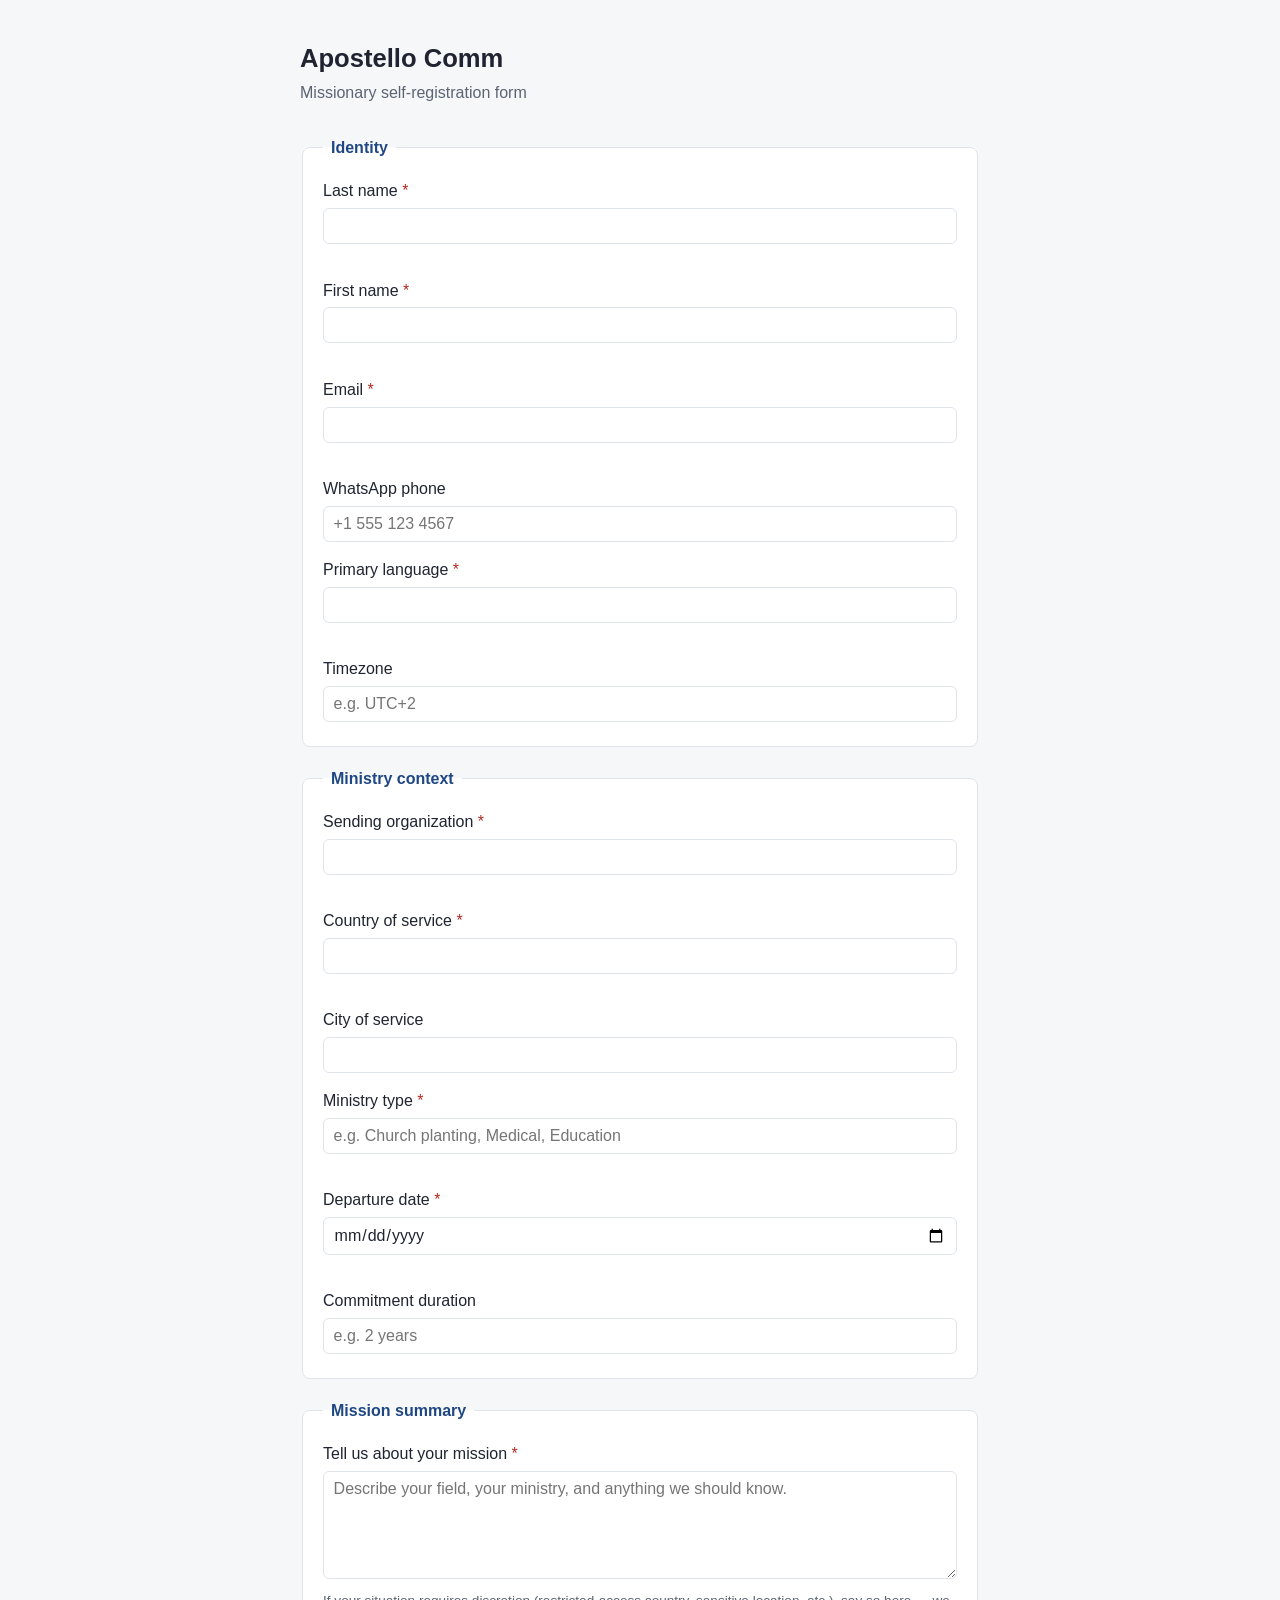
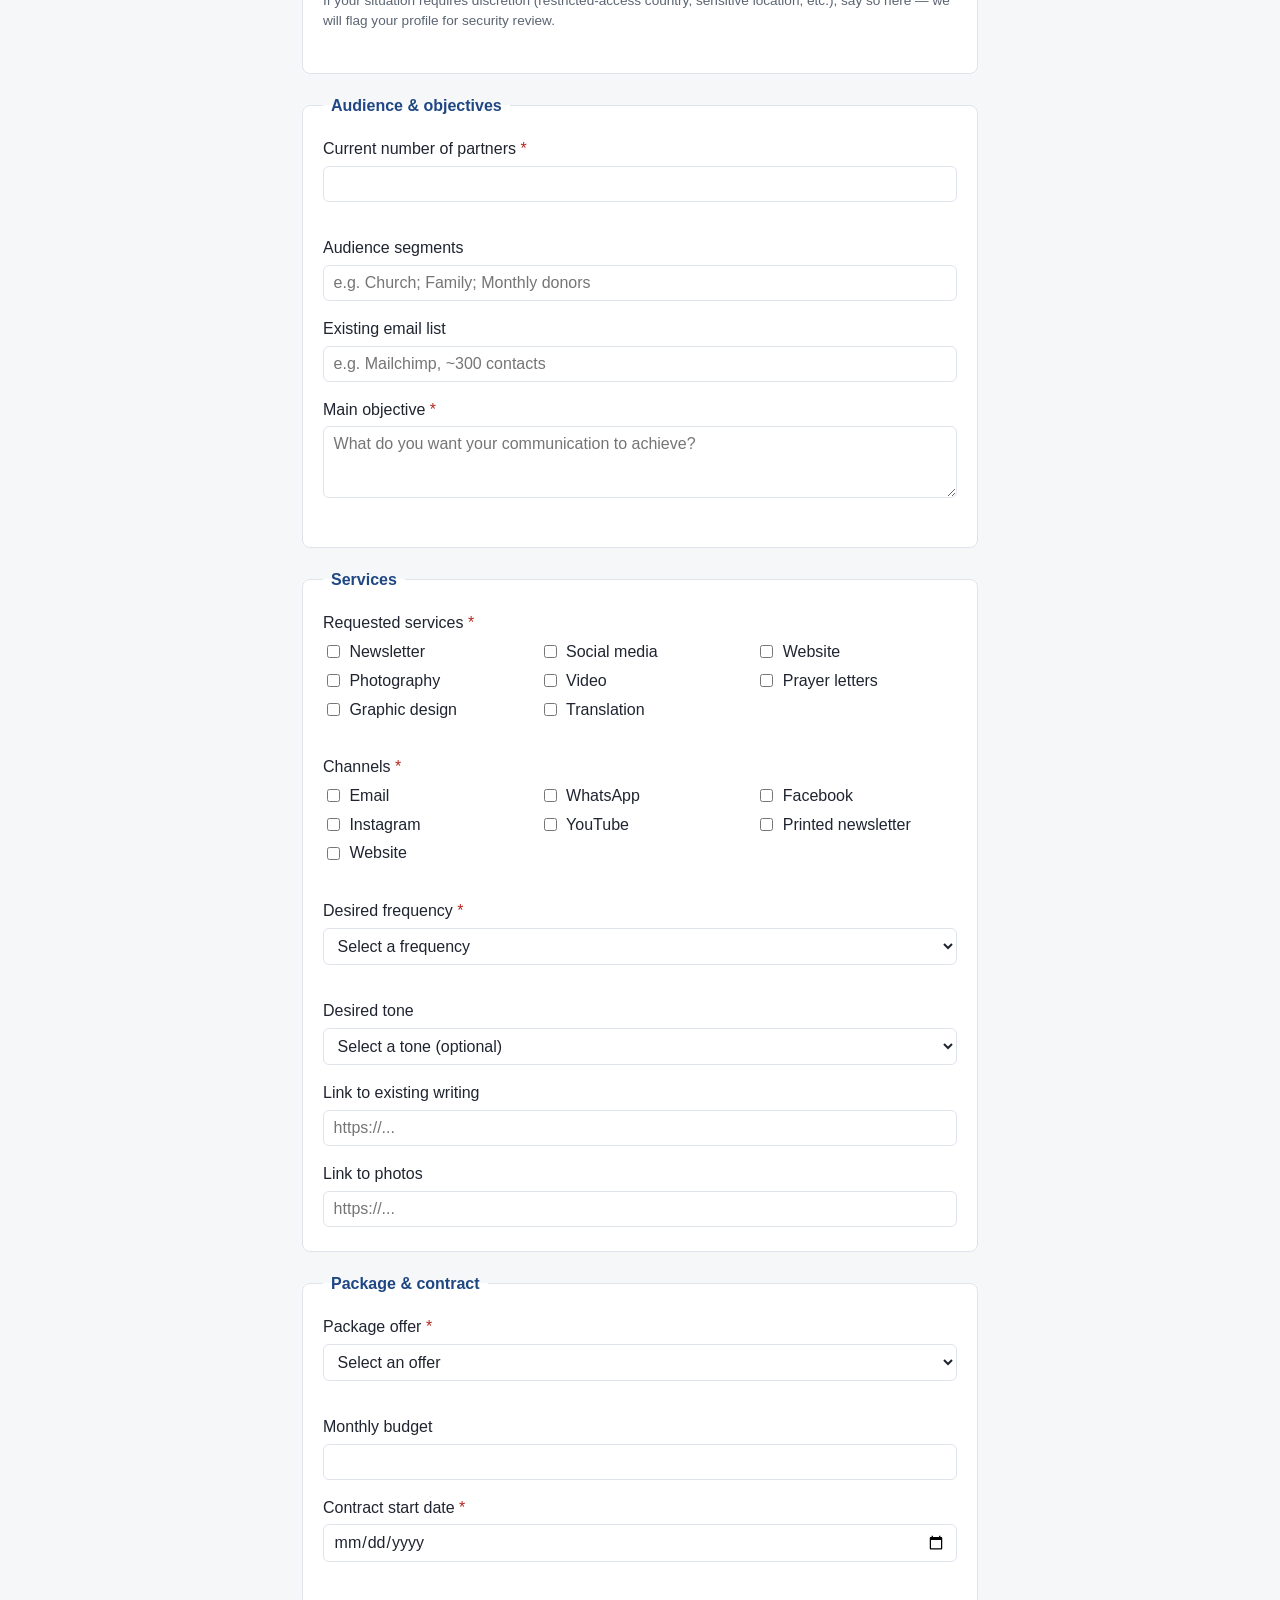
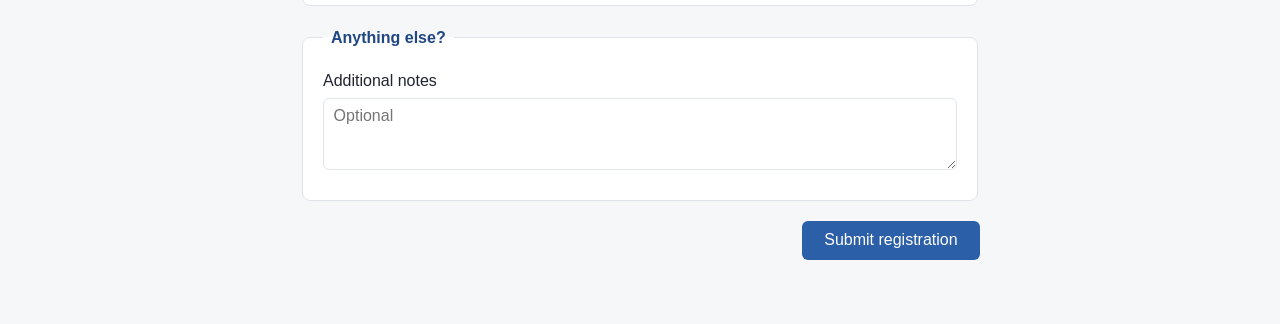
==== index.html @ e7fd2c4b "Add missionary self-registration form with TSV export" ====
<!DOCTYPE html>
<html lang="en">
<head>
<meta charset="UTF-8">
<meta name="viewport" content="width=device-width, initial-scale=1.0">
<title>Apostello Comm — Missionary Self-Registration</title>
<link rel="stylesheet" href="style.css">
</head>
<body>
<div class="page">
  <header class="page-header">
    <h1>Apostello Comm</h1>
    <p class="subtitle">Missionary self-registration form</p>
  </header>

  <form id="registration-form" novalidate>

    <fieldset>
      <legend>Identity</legend>

      <div class="field">
        <label for="LastName">Last name <span class="req">*</span></label>
        <input type="text" id="LastName" name="LastName" required>
        <p class="error" data-error-for="LastName"></p>
      </div>

      <div class="field">
        <label for="FirstName">First name <span class="req">*</span></label>
        <input type="text" id="FirstName" name="FirstName" required>
        <p class="error" data-error-for="FirstName"></p>
      </div>

      <div class="field">
        <label for="Email">Email <span class="req">*</span></label>
        <input type="email" id="Email" name="Email" required>
        <p class="error" data-error-for="Email"></p>
      </div>

      <div class="field">
        <label for="WhatsAppPhone">WhatsApp phone</label>
        <input type="tel" id="WhatsAppPhone" name="WhatsAppPhone" placeholder="+1 555 123 4567">
      </div>

      <div class="field">
        <label for="PrimaryLanguage">Primary language <span class="req">*</span></label>
        <input type="text" id="PrimaryLanguage" name="PrimaryLanguage" required>
        <p class="error" data-error-for="PrimaryLanguage"></p>
      </div>

      <div class="field">
        <label for="Timezone">Timezone</label>
        <input type="text" id="Timezone" name="Timezone" placeholder="e.g. UTC+2">
      </div>
    </fieldset>

    <fieldset>
      <legend>Ministry context</legend>

      <div class="field">
        <label for="SendingOrganization">Sending organization <span class="req">*</span></label>
        <input type="text" id="SendingOrganization" name="SendingOrganization" required>
        <p class="error" data-error-for="SendingOrganization"></p>
      </div>

      <div class="field">
        <label for="CountryOfService">Country of service <span class="req">*</span></label>
        <input type="text" id="CountryOfService" name="CountryOfService" required>
        <p class="error" data-error-for="CountryOfService"></p>
      </div>

      <div class="field">
        <label for="CityOfService">City of service</label>
        <input type="text" id="CityOfService" name="CityOfService">
      </div>

      <div class="field">
        <label for="MinistryType">Ministry type <span class="req">*</span></label>
        <input type="text" id="MinistryType" name="MinistryType" required placeholder="e.g. Church planting, Medical, Education">
        <p class="error" data-error-for="MinistryType"></p>
      </div>

      <div class="field">
        <label for="DepartureDate">Departure date <span class="req">*</span></label>
        <input type="date" id="DepartureDate" name="DepartureDate" required>
        <p class="error" data-error-for="DepartureDate"></p>
      </div>

      <div class="field">
        <label for="CommitmentDuration">Commitment duration</label>
        <input type="text" id="CommitmentDuration" name="CommitmentDuration" placeholder="e.g. 2 years">
      </div>
    </fieldset>

    <fieldset>
      <legend>Mission summary</legend>

      <div class="field">
        <label for="MissionSummary">Tell us about your mission <span class="req">*</span></label>
        <textarea id="MissionSummary" name="MissionSummary" rows="5" required
          placeholder="Describe your field, your ministry, and anything we should know."></textarea>
        <p class="hint">If your situation requires discretion (restricted-access country, sensitive location, etc.), say so here — we will flag your profile for security review.</p>
        <p class="error" data-error-for="MissionSummary"></p>
      </div>
    </fieldset>

    <fieldset>
      <legend>Audience &amp; objectives</legend>

      <div class="field">
        <label for="CurrentPartnersCount">Current number of partners <span class="req">*</span></label>
        <input type="number" id="CurrentPartnersCount" name="CurrentPartnersCount" min="0" step="1" required>
        <p class="error" data-error-for="CurrentPartnersCount"></p>
      </div>

      <div class="field">
        <label for="AudienceSegments">Audience segments</label>
        <input type="text" id="AudienceSegments" name="AudienceSegments" placeholder="e.g. Church; Family; Monthly donors">
      </div>

      <div class="field">
        <label for="ExistingEmailList">Existing email list</label>
        <input type="text" id="ExistingEmailList" name="ExistingEmailList" placeholder="e.g. Mailchimp, ~300 contacts">
      </div>

      <div class="field">
        <label for="MainObjective">Main objective <span class="req">*</span></label>
        <textarea id="MainObjective" name="MainObjective" rows="3" required
          placeholder="What do you want your communication to achieve?"></textarea>
        <p class="error" data-error-for="MainObjective"></p>
      </div>
    </fieldset>

    <fieldset>
      <legend>Services</legend>

      <div class="field">
        <span class="group-label">Requested services <span class="req">*</span></span>
        <div class="checkbox-grid" data-group="RequestedServices">
          <label><input type="checkbox" name="RequestedServices" value="Newsletter"> Newsletter</label>
          <label><input type="checkbox" name="RequestedServices" value="Social media"> Social media</label>
          <label><input type="checkbox" name="RequestedServices" value="Website"> Website</label>
          <label><input type="checkbox" name="RequestedServices" value="Photography"> Photography</label>
          <label><input type="checkbox" name="RequestedServices" value="Video"> Video</label>
          <label><input type="checkbox" name="RequestedServices" value="Prayer letters"> Prayer letters</label>
          <label><input type="checkbox" name="RequestedServices" value="Graphic design"> Graphic design</label>
          <label><input type="checkbox" name="RequestedServices" value="Translation"> Translation</label>
        </div>
        <p class="error" data-error-for="RequestedServices"></p>
      </div>

      <div class="field">
        <span class="group-label">Channels <span class="req">*</span></span>
        <div class="checkbox-grid" data-group="Channels">
          <label><input type="checkbox" name="Channels" value="Email"> Email</label>
          <label><input type="checkbox" name="Channels" value="WhatsApp"> WhatsApp</label>
          <label><input type="checkbox" name="Channels" value="Facebook"> Facebook</label>
          <label><input type="checkbox" name="Channels" value="Instagram"> Instagram</label>
          <label><input type="checkbox" name="Channels" value="YouTube"> YouTube</label>
          <label><input type="checkbox" name="Channels" value="Printed newsletter"> Printed newsletter</label>
          <label><input type="checkbox" name="Channels" value="Website"> Website</label>
        </div>
        <p class="error" data-error-for="Channels"></p>
      </div>

      <div class="field">
        <label for="DesiredFrequency">Desired frequency <span class="req">*</span></label>
        <select id="DesiredFrequency" name="DesiredFrequency" required>
          <option value="" disabled selected>Select a frequency</option>
          <option value="Weekly">Weekly</option>
          <option value="Biweekly">Biweekly</option>
          <option value="Monthly">Monthly</option>
          <option value="Quarterly">Quarterly</option>
        </select>
        <p class="error" data-error-for="DesiredFrequency"></p>
      </div>

      <div class="field">
        <label for="DesiredTone">Desired tone</label>
        <select id="DesiredTone" name="DesiredTone">
          <option value="" selected>Select a tone (optional)</option>
          <option value="Warm / personal">Warm / personal</option>
          <option value="Formal">Formal</option>
          <option value="Inspirational">Inspirational</option>
          <option value="Informative">Informative</option>
          <option value="Storytelling">Storytelling</option>
        </select>
      </div>

      <div class="field">
        <label for="ExistingWritingLink">Link to existing writing</label>
        <input type="url" id="ExistingWritingLink" name="ExistingWritingLink" placeholder="https://...">
      </div>

      <div class="field">
        <label for="PhotosLink">Link to photos</label>
        <input type="url" id="PhotosLink" name="PhotosLink" placeholder="https://...">
      </div>
    </fieldset>

    <fieldset>
      <legend>Package &amp; contract</legend>

      <div class="field">
        <label for="PackageOffer">Package offer <span class="req">*</span></label>
        <select id="PackageOffer" name="PackageOffer" required>
          <option value="" disabled selected>Select an offer</option>
          <option value="Starter">Starter</option>
          <option value="Essential">Essential</option>
          <option value="Premium">Premium</option>
          <option value="Custom">Custom</option>
        </select>
        <p class="error" data-error-for="PackageOffer"></p>
      </div>

      <div class="field">
        <label for="MonthlyBudget">Monthly budget</label>
        <input type="number" id="MonthlyBudget" name="MonthlyBudget" min="0" step="0.01">
      </div>

      <div class="field">
        <label for="ContractStartDate">Contract start date <span class="req">*</span></label>
        <input type="date" id="ContractStartDate" name="ContractStartDate" required>
        <p class="error" data-error-for="ContractStartDate"></p>
      </div>
    </fieldset>

    <fieldset>
      <legend>Anything else?</legend>
      <div class="field">
        <label for="Notes">Additional notes</label>
        <textarea id="Notes" name="Notes" rows="3" placeholder="Optional"></textarea>
      </div>
    </fieldset>

    <div class="form-actions">
      <button type="submit">Submit registration</button>
    </div>
  </form>

  <section id="result" class="result" hidden>
    <h2>Registration captured</h2>

    <div id="security-banner" class="security-banner" hidden>
      This profile requires human security validation before any content can be published.
    </div>

    <p id="completion-line" class="completion-line"></p>

    <div class="field">
      <label for="tsv-output">TSV row — ready to paste into the spreadsheet (36 columns)</label>
      <textarea id="tsv-output" readonly rows="4"></textarea>
      <button type="button" id="copy-btn">Copy to clipboard</button>
      <span id="copy-status" class="copy-status" aria-live="polite"></span>
    </div>
  </section>
</div>

<script src="app.js"></script>
</body>
</html>
---- style.css ----
:root {
  --ink: #1f2430;
  --muted: #5b6472;
  --line: #dfe3ea;
  --bg: #f6f7f9;
  --card: #ffffff;
  --accent: #2b5fa8;
  --accent-dark: #1f4784;
  --danger: #b3261e;
  --danger-bg: #fdecea;
  --radius: 8px;
}

* { box-sizing: border-box; }

body {
  margin: 0;
  font-family: -apple-system, BlinkMacSystemFont, "Segoe UI", Roboto, Helvetica, Arial, sans-serif;
  background: var(--bg);
  color: var(--ink);
  line-height: 1.45;
}

.page {
  max-width: 720px;
  margin: 0 auto;
  padding: 2.5rem 1.25rem 4rem;
}

.page-header {
  margin-bottom: 2rem;
}

.page-header h1 {
  margin: 0 0 0.25rem;
  font-size: 1.6rem;
}

.subtitle {
  margin: 0;
  color: var(--muted);
}

fieldset {
  border: 1px solid var(--line);
  border-radius: var(--radius);
  background: var(--card);
  padding: 1.25rem 1.25rem 0.5rem;
  margin-bottom: 1.25rem;
}

legend {
  padding: 0 0.5rem;
  font-weight: 600;
  color: var(--accent-dark);
}

.field {
  margin-bottom: 1rem;
}

label, .group-label {
  display: block;
  font-weight: 500;
  margin-bottom: 0.35rem;
}

.req {
  color: var(--danger);
}

input[type="text"],
input[type="email"],
input[type="tel"],
input[type="url"],
input[type="number"],
input[type="date"],
select,
textarea {
  width: 100%;
  padding: 0.5rem 0.6rem;
  border: 1px solid var(--line);
  border-radius: 6px;
  font-size: 1rem;
  font-family: inherit;
  background: #fff;
  color: var(--ink);
}

textarea {
  resize: vertical;
}

input:focus, select:focus, textarea:focus {
  outline: 2px solid var(--accent);
  outline-offset: 1px;
}

.hint {
  margin: 0.35rem 0 0;
  font-size: 0.85rem;
  color: var(--muted);
}

.checkbox-grid {
  display: grid;
  grid-template-columns: repeat(auto-fill, minmax(160px, 1fr));
  gap: 0.35rem 1rem;
}

.checkbox-grid label {
  display: flex;
  align-items: center;
  gap: 0.4rem;
  font-weight: 400;
  margin-bottom: 0;
}

.checkbox-grid input {
  width: auto;
}

.error {
  margin: 0.3rem 0 0;
  font-size: 0.85rem;
  color: var(--danger);
  min-height: 1em;
}

.field.has-error input,
.field.has-error select,
.field.has-error textarea {
  border-color: var(--danger);
}

.form-actions {
  display: flex;
  justify-content: flex-end;
}

button {
  font-family: inherit;
  font-size: 1rem;
  border: none;
  border-radius: 6px;
  padding: 0.65rem 1.4rem;
  background: var(--accent);
  color: #fff;
  cursor: pointer;
}

button:hover {
  background: var(--accent-dark);
}

#copy-btn {
  margin-top: 0.5rem;
  padding: 0.4rem 0.9rem;
  font-size: 0.9rem;
}

.copy-status {
  margin-left: 0.6rem;
  font-size: 0.85rem;
  color: var(--muted);
}

.result {
  border: 1px solid var(--line);
  border-radius: var(--radius);
  background: var(--card);
  padding: 1.25rem;
  margin-top: 1.5rem;
}

.result h2 {
  margin-top: 0;
}

.security-banner {
  background: var(--danger-bg);
  color: var(--danger);
  border: 1px solid var(--danger);
  border-radius: 6px;
  padding: 0.75rem 1rem;
  font-weight: 600;
  margin-bottom: 1rem;
}

.completion-line {
  font-weight: 500;
  margin-bottom: 1rem;
}

#tsv-output {
  font-family: ui-monospace, SFMono-Regular, Menlo, Consolas, monospace;
  font-size: 0.85rem;
  white-space: pre;
  overflow-x: auto;
}
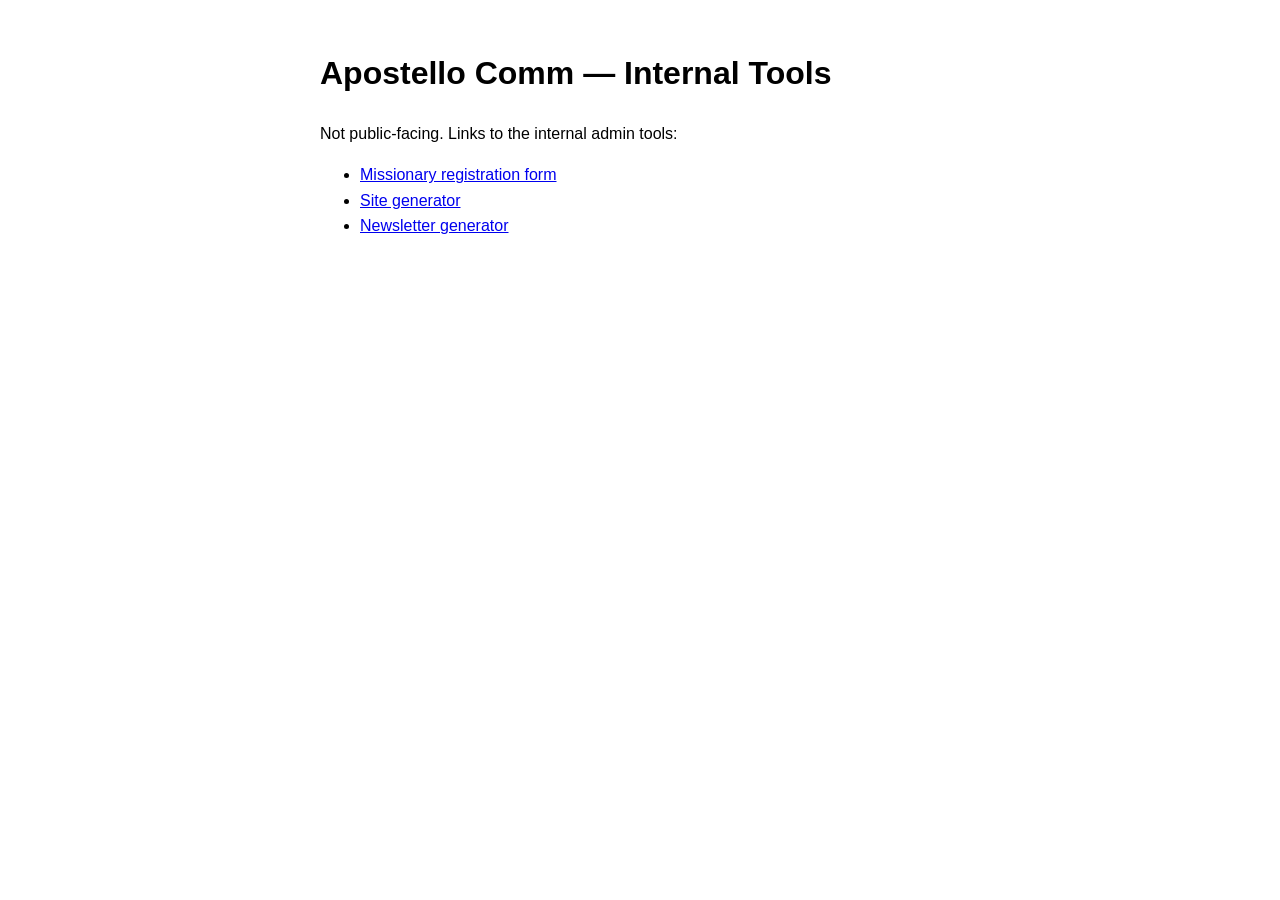
==== commit 1c853437: "Reorganize for GitHub Pages: admin/ tools, root landing page, sites/ output folder" ====
--- a/index.html
+++ b/index.html
@@ -3,258 +3,15 @@
 <head>
 <meta charset="UTF-8">
 <meta name="viewport" content="width=device-width, initial-scale=1.0">
-<title>Apostello Comm — Missionary Self-Registration</title>
-<link rel="stylesheet" href="style.css">
+<title>Apostello Comm — Internal Tools</title>
 </head>
-<body>
-<div class="page">
-  <header class="page-header">
-    <h1>Apostello Comm</h1>
-    <p class="subtitle">Missionary self-registration form</p>
-  </header>
-
-  <form id="registration-form" novalidate>
-
-    <fieldset>
-      <legend>Identity</legend>
-
-      <div class="field">
-        <label for="LastName">Last name <span class="req">*</span></label>
-        <input type="text" id="LastName" name="LastName" required>
-        <p class="error" data-error-for="LastName"></p>
-      </div>
-
-      <div class="field">
-        <label for="FirstName">First name <span class="req">*</span></label>
-        <input type="text" id="FirstName" name="FirstName" required>
-        <p class="error" data-error-for="FirstName"></p>
-      </div>
-
-      <div class="field">
-        <label for="Email">Email <span class="req">*</span></label>
-        <input type="email" id="Email" name="Email" required>
-        <p class="error" data-error-for="Email"></p>
-      </div>
-
-      <div class="field">
-        <label for="WhatsAppPhone">WhatsApp phone</label>
-        <input type="tel" id="WhatsAppPhone" name="WhatsAppPhone" placeholder="+1 555 123 4567">
-      </div>
-
-      <div class="field">
-        <label for="PrimaryLanguage">Primary language <span class="req">*</span></label>
-        <input type="text" id="PrimaryLanguage" name="PrimaryLanguage" required>
-        <p class="error" data-error-for="PrimaryLanguage"></p>
-      </div>
-
-      <div class="field">
-        <label for="Timezone">Timezone</label>
-        <input type="text" id="Timezone" name="Timezone" placeholder="e.g. UTC+2">
-      </div>
-    </fieldset>
-
-    <fieldset>
-      <legend>Ministry context</legend>
-
-      <div class="field">
-        <label for="SendingOrganization">Sending organization <span class="req">*</span></label>
-        <input type="text" id="SendingOrganization" name="SendingOrganization" required>
-        <p class="error" data-error-for="SendingOrganization"></p>
-      </div>
-
-      <div class="field">
-        <label for="CountryOfService">Country of service <span class="req">*</span></label>
-        <input type="text" id="CountryOfService" name="CountryOfService" required>
-        <p class="error" data-error-for="CountryOfService"></p>
-      </div>
-
-      <div class="field">
-        <label for="CityOfService">City of service</label>
-        <input type="text" id="CityOfService" name="CityOfService">
-      </div>
-
-      <div class="field">
-        <label for="MinistryType">Ministry type <span class="req">*</span></label>
-        <input type="text" id="MinistryType" name="MinistryType" required placeholder="e.g. Church planting, Medical, Education">
-        <p class="error" data-error-for="MinistryType"></p>
-      </div>
-
-      <div class="field">
-        <label for="DepartureDate">Departure date <span class="req">*</span></label>
-        <input type="date" id="DepartureDate" name="DepartureDate" required>
-        <p class="error" data-error-for="DepartureDate"></p>
-      </div>
-
-      <div class="field">
-        <label for="CommitmentDuration">Commitment duration</label>
-        <input type="text" id="CommitmentDuration" name="CommitmentDuration" placeholder="e.g. 2 years">
-      </div>
-    </fieldset>
-
-    <fieldset>
-      <legend>Mission summary</legend>
-
-      <div class="field">
-        <label for="MissionSummary">Tell us about your mission <span class="req">*</span></label>
-        <textarea id="MissionSummary" name="MissionSummary" rows="5" required
-          placeholder="Describe your field, your ministry, and anything we should know."></textarea>
-        <p class="hint">If your situation requires discretion (restricted-access country, sensitive location, etc.), say so here — we will flag your profile for security review.</p>
-        <p class="error" data-error-for="MissionSummary"></p>
-      </div>
-    </fieldset>
-
-    <fieldset>
-      <legend>Audience &amp; objectives</legend>
-
-      <div class="field">
-        <label for="CurrentPartnersCount">Current number of partners <span class="req">*</span></label>
-        <input type="number" id="CurrentPartnersCount" name="CurrentPartnersCount" min="0" step="1" required>
-        <p class="error" data-error-for="CurrentPartnersCount"></p>
-      </div>
-
-      <div class="field">
-        <label for="AudienceSegments">Audience segments</label>
-        <input type="text" id="AudienceSegments" name="AudienceSegments" placeholder="e.g. Church; Family; Monthly donors">
-      </div>
-
-      <div class="field">
-        <label for="ExistingEmailList">Existing email list</label>
-        <input type="text" id="ExistingEmailList" name="ExistingEmailList" placeholder="e.g. Mailchimp, ~300 contacts">
-      </div>
-
-      <div class="field">
-        <label for="MainObjective">Main objective <span class="req">*</span></label>
-        <textarea id="MainObjective" name="MainObjective" rows="3" required
-          placeholder="What do you want your communication to achieve?"></textarea>
-        <p class="error" data-error-for="MainObjective"></p>
-      </div>
-    </fieldset>
-
-    <fieldset>
-      <legend>Services</legend>
-
-      <div class="field">
-        <span class="group-label">Requested services <span class="req">*</span></span>
-        <div class="checkbox-grid" data-group="RequestedServices">
-          <label><input type="checkbox" name="RequestedServices" value="Newsletter"> Newsletter</label>
-          <label><input type="checkbox" name="RequestedServices" value="Social media"> Social media</label>
-          <label><input type="checkbox" name="RequestedServices" value="Website"> Website</label>
-          <label><input type="checkbox" name="RequestedServices" value="Photography"> Photography</label>
-          <label><input type="checkbox" name="RequestedServices" value="Video"> Video</label>
-          <label><input type="checkbox" name="RequestedServices" value="Prayer letters"> Prayer letters</label>
-          <label><input type="checkbox" name="RequestedServices" value="Graphic design"> Graphic design</label>
-          <label><input type="checkbox" name="RequestedServices" value="Translation"> Translation</label>
-        </div>
-        <p class="error" data-error-for="RequestedServices"></p>
-      </div>
-
-      <div class="field">
-        <span class="group-label">Channels <span class="req">*</span></span>
-        <div class="checkbox-grid" data-group="Channels">
-          <label><input type="checkbox" name="Channels" value="Email"> Email</label>
-          <label><input type="checkbox" name="Channels" value="WhatsApp"> WhatsApp</label>
-          <label><input type="checkbox" name="Channels" value="Facebook"> Facebook</label>
-          <label><input type="checkbox" name="Channels" value="Instagram"> Instagram</label>
-          <label><input type="checkbox" name="Channels" value="YouTube"> YouTube</label>
-          <label><input type="checkbox" name="Channels" value="Printed newsletter"> Printed newsletter</label>
-          <label><input type="checkbox" name="Channels" value="Website"> Website</label>
-        </div>
-        <p class="error" data-error-for="Channels"></p>
-      </div>
-
-      <div class="field">
-        <label for="DesiredFrequency">Desired frequency <span class="req">*</span></label>
-        <select id="DesiredFrequency" name="DesiredFrequency" required>
-          <option value="" disabled selected>Select a frequency</option>
-          <option value="Weekly">Weekly</option>
-          <option value="Biweekly">Biweekly</option>
-          <option value="Monthly">Monthly</option>
-          <option value="Quarterly">Quarterly</option>
-        </select>
-        <p class="error" data-error-for="DesiredFrequency"></p>
-      </div>
-
-      <div class="field">
-        <label for="DesiredTone">Desired tone</label>
-        <select id="DesiredTone" name="DesiredTone">
-          <option value="" selected>Select a tone (optional)</option>
-          <option value="Warm / personal">Warm / personal</option>
-          <option value="Formal">Formal</option>
-          <option value="Inspirational">Inspirational</option>
-          <option value="Informative">Informative</option>
-          <option value="Storytelling">Storytelling</option>
-        </select>
-      </div>
-
-      <div class="field">
-        <label for="ExistingWritingLink">Link to existing writing</label>
-        <input type="url" id="ExistingWritingLink" name="ExistingWritingLink" placeholder="https://...">
-      </div>
-
-      <div class="field">
-        <label for="PhotosLink">Link to photos</label>
-        <input type="url" id="PhotosLink" name="PhotosLink" placeholder="https://...">
-      </div>
-    </fieldset>
-
-    <fieldset>
-      <legend>Package &amp; contract</legend>
-
-      <div class="field">
-        <label for="PackageOffer">Package offer <span class="req">*</span></label>
-        <select id="PackageOffer" name="PackageOffer" required>
-          <option value="" disabled selected>Select an offer</option>
-          <option value="Starter">Starter</option>
-          <option value="Essential">Essential</option>
-          <option value="Premium">Premium</option>
-          <option value="Custom">Custom</option>
-        </select>
-        <p class="error" data-error-for="PackageOffer"></p>
-      </div>
-
-      <div class="field">
-        <label for="MonthlyBudget">Monthly budget</label>
-        <input type="number" id="MonthlyBudget" name="MonthlyBudget" min="0" step="0.01">
-      </div>
-
-      <div class="field">
-        <label for="ContractStartDate">Contract start date <span class="req">*</span></label>
-        <input type="date" id="ContractStartDate" name="ContractStartDate" required>
-        <p class="error" data-error-for="ContractStartDate"></p>
-      </div>
-    </fieldset>
-
-    <fieldset>
-      <legend>Anything else?</legend>
-      <div class="field">
-        <label for="Notes">Additional notes</label>
-        <textarea id="Notes" name="Notes" rows="3" placeholder="Optional"></textarea>
-      </div>
-    </fieldset>
-
-    <div class="form-actions">
-      <button type="submit">Submit registration</button>
-    </div>
-  </form>
-
-  <section id="result" class="result" hidden>
-    <h2>Registration captured</h2>
-
-    <div id="security-banner" class="security-banner" hidden>
-      This profile requires human security validation before any content can be published.
-    </div>
-
-    <p id="completion-line" class="completion-line"></p>
-
-    <div class="field">
-      <label for="tsv-output">TSV row — ready to paste into the spreadsheet (36 columns)</label>
-      <textarea id="tsv-output" readonly rows="4"></textarea>
-      <button type="button" id="copy-btn">Copy to clipboard</button>
-      <span id="copy-status" class="copy-status" aria-live="polite"></span>
-    </div>
-  </section>
-</div>
-
-<script src="app.js"></script>
+<body style="font-family: -apple-system, BlinkMacSystemFont, 'Segoe UI', Roboto, Helvetica, Arial, sans-serif; max-width: 40rem; margin: 3rem auto; padding: 0 1.25rem; line-height: 1.6;">
+<h1>Apostello Comm — Internal Tools</h1>
+<p>Not public-facing. Links to the internal admin tools:</p>
+<ul>
+  <li><a href="admin/registration/">Missionary registration form</a></li>
+  <li><a href="admin/site-generator/">Site generator</a></li>
+  <li><a href="admin/newsletter/">Newsletter generator</a></li>
+</ul>
 </body>
 </html>
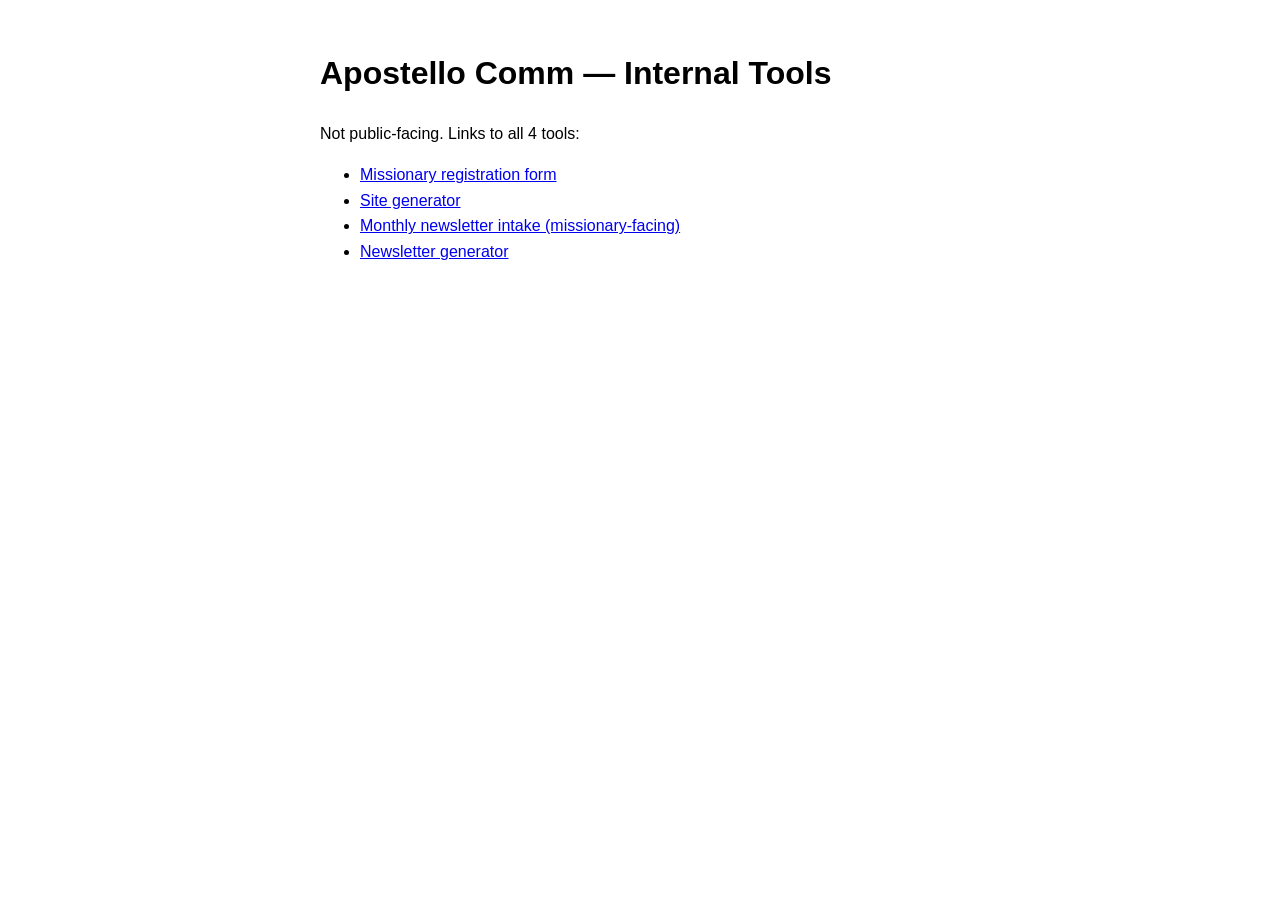
==== commit 38eb76d1: "Add newsletter-intake link to landing page" ====
--- a/index.html
+++ b/index.html
@@ -7,10 +7,11 @@
 </head>
 <body style="font-family: -apple-system, BlinkMacSystemFont, 'Segoe UI', Roboto, Helvetica, Arial, sans-serif; max-width: 40rem; margin: 3rem auto; padding: 0 1.25rem; line-height: 1.6;">
 <h1>Apostello Comm — Internal Tools</h1>
-<p>Not public-facing. Links to the internal admin tools:</p>
+<p>Not public-facing. Links to all 4 tools:</p>
 <ul>
   <li><a href="admin/registration/">Missionary registration form</a></li>
   <li><a href="admin/site-generator/">Site generator</a></li>
+  <li><a href="newsletter-intake/">Monthly newsletter intake (missionary-facing)</a></li>
   <li><a href="admin/newsletter/">Newsletter generator</a></li>
 </ul>
 </body>
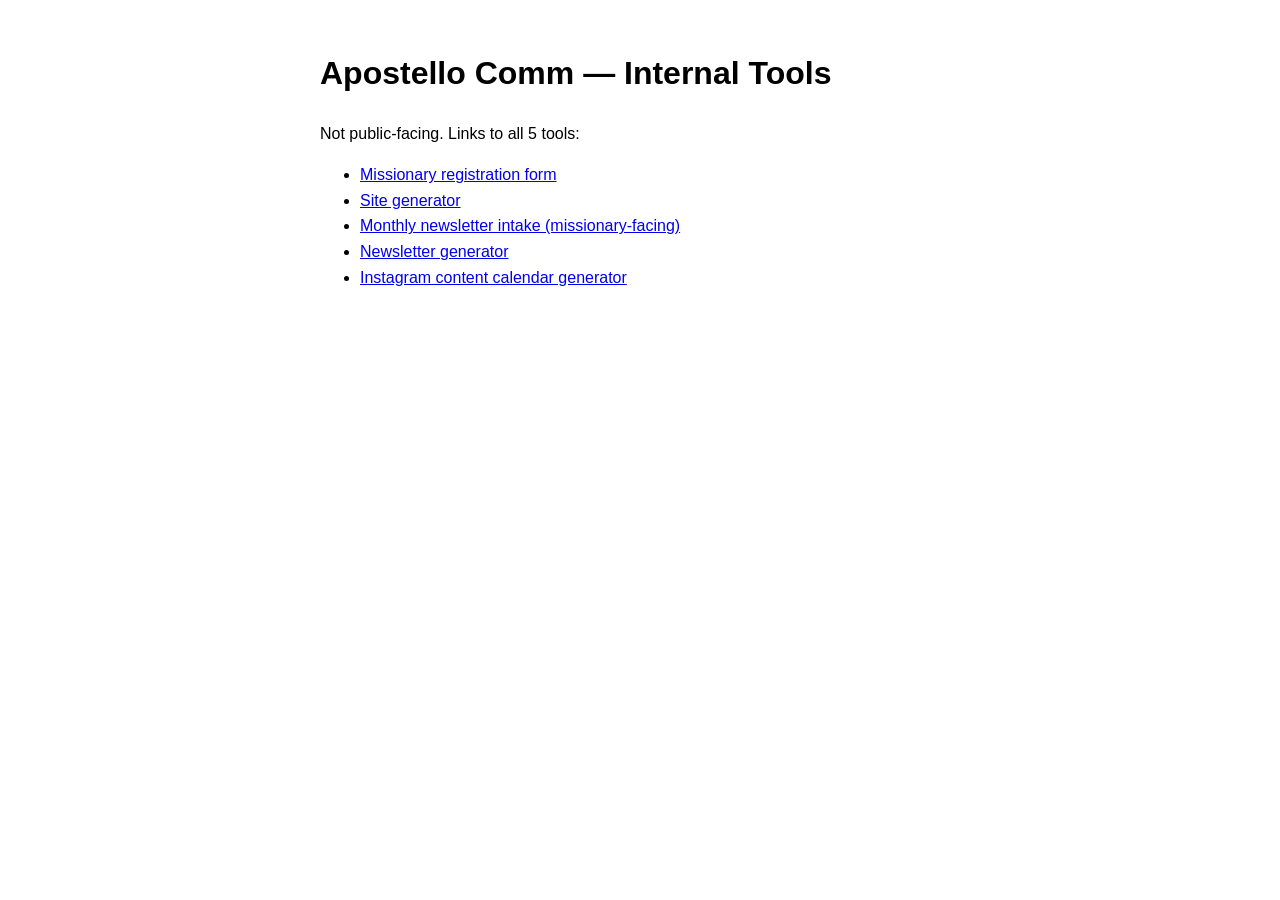
==== commit fe6b492b: "Add Instagram content calendar generator (4-week, 16-post, reuses newsletter intake)" ====
--- a/index.html
+++ b/index.html
@@ -7,12 +7,13 @@
 </head>
 <body style="font-family: -apple-system, BlinkMacSystemFont, 'Segoe UI', Roboto, Helvetica, Arial, sans-serif; max-width: 40rem; margin: 3rem auto; padding: 0 1.25rem; line-height: 1.6;">
 <h1>Apostello Comm — Internal Tools</h1>
-<p>Not public-facing. Links to all 4 tools:</p>
+<p>Not public-facing. Links to all 5 tools:</p>
 <ul>
   <li><a href="admin/registration/">Missionary registration form</a></li>
   <li><a href="admin/site-generator/">Site generator</a></li>
   <li><a href="newsletter-intake/">Monthly newsletter intake (missionary-facing)</a></li>
   <li><a href="admin/newsletter/">Newsletter generator</a></li>
+  <li><a href="admin/instagram-calendar/">Instagram content calendar generator</a></li>
 </ul>
 </body>
 </html>
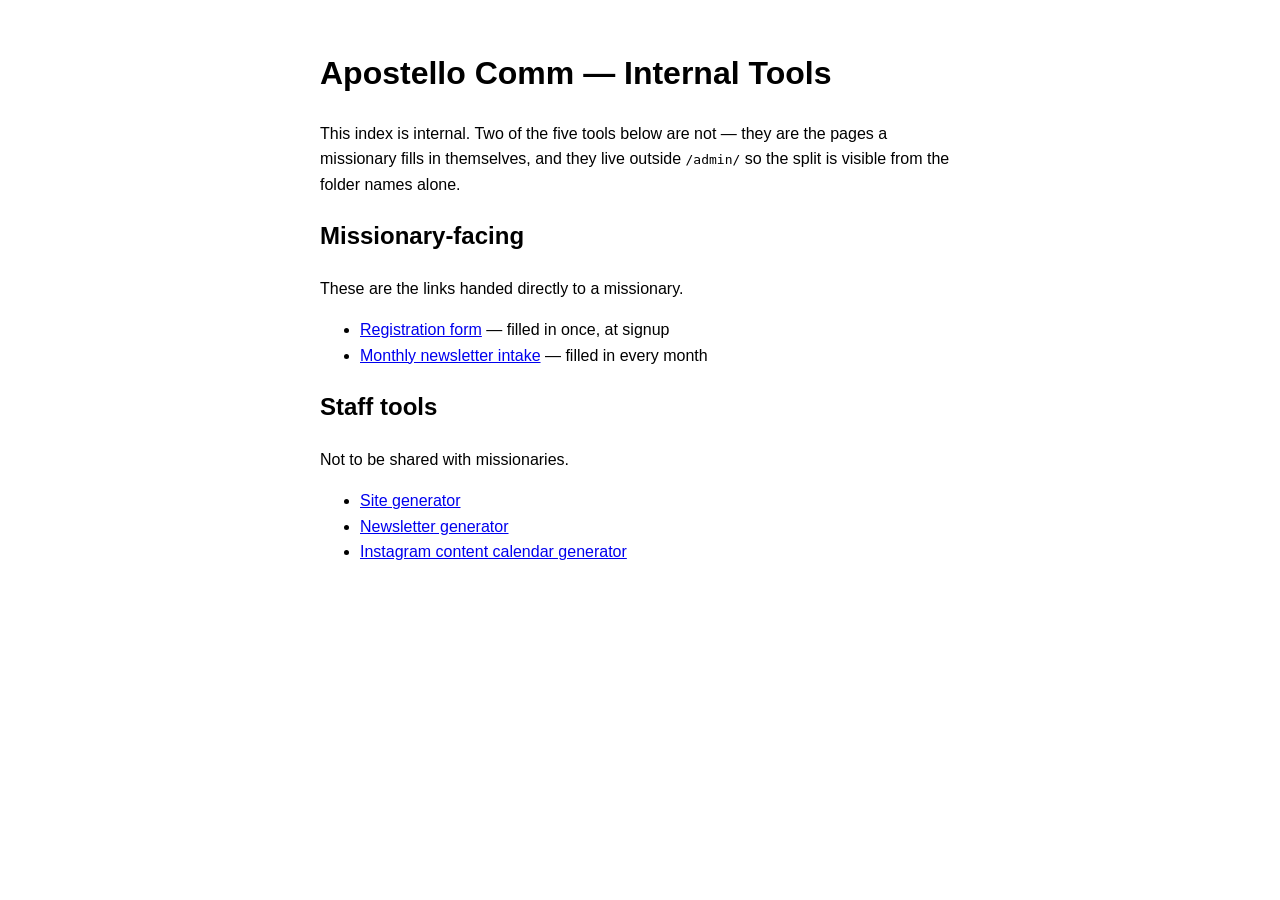
==== commit 504118a1: "Move the registration form out of /admin/: a missionary fills it in /admin/ is the folder this repo " ====
--- a/index.html
+++ b/index.html
@@ -7,11 +7,21 @@
 </head>
 <body style="font-family: -apple-system, BlinkMacSystemFont, 'Segoe UI', Roboto, Helvetica, Arial, sans-serif; max-width: 40rem; margin: 3rem auto; padding: 0 1.25rem; line-height: 1.6;">
 <h1>Apostello Comm — Internal Tools</h1>
-<p>Not public-facing. Links to all 5 tools:</p>
+<p>This index is internal. Two of the five tools below are not — they are the
+pages a missionary fills in themselves, and they live outside
+<code>/admin/</code> so the split is visible from the folder names alone.</p>
+
+<h2>Missionary-facing</h2>
+<p>These are the links handed directly to a missionary.</p>
 <ul>
-  <li><a href="admin/registration/">Missionary registration form</a></li>
+  <li><a href="registration/">Registration form</a> — filled in once, at signup</li>
+  <li><a href="newsletter-intake/">Monthly newsletter intake</a> — filled in every month</li>
+</ul>
+
+<h2>Staff tools</h2>
+<p>Not to be shared with missionaries.</p>
+<ul>
   <li><a href="admin/site-generator/">Site generator</a></li>
-  <li><a href="newsletter-intake/">Monthly newsletter intake (missionary-facing)</a></li>
   <li><a href="admin/newsletter/">Newsletter generator</a></li>
   <li><a href="admin/instagram-calendar/">Instagram content calendar generator</a></li>
 </ul>
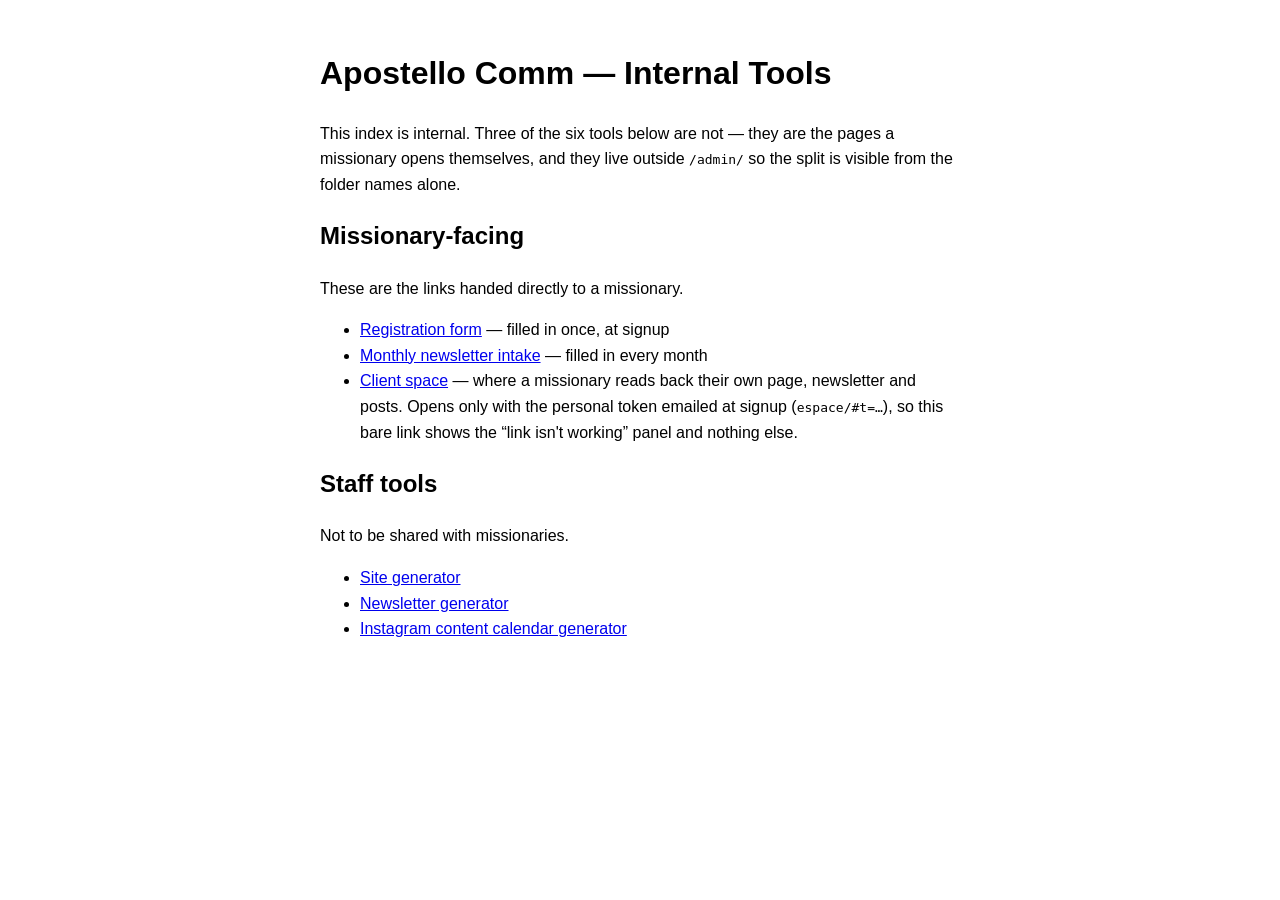
==== commit fbd840dd: "Add the missionary's own client space, reached by an emailed token A missionary could not retrieve t" ====
--- a/index.html
+++ b/index.html
@@ -7,8 +7,8 @@
 </head>
 <body style="font-family: -apple-system, BlinkMacSystemFont, 'Segoe UI', Roboto, Helvetica, Arial, sans-serif; max-width: 40rem; margin: 3rem auto; padding: 0 1.25rem; line-height: 1.6;">
 <h1>Apostello Comm — Internal Tools</h1>
-<p>This index is internal. Two of the five tools below are not — they are the
-pages a missionary fills in themselves, and they live outside
+<p>This index is internal. Three of the six tools below are not — they are the
+pages a missionary opens themselves, and they live outside
 <code>/admin/</code> so the split is visible from the folder names alone.</p>
 
 <h2>Missionary-facing</h2>
@@ -16,6 +16,10 @@
 <ul>
   <li><a href="registration/">Registration form</a> — filled in once, at signup</li>
   <li><a href="newsletter-intake/">Monthly newsletter intake</a> — filled in every month</li>
+  <li><a href="espace/">Client space</a> — where a missionary reads back their own
+      page, newsletter and posts. Opens only with the personal token emailed at
+      signup (<code>espace/#t=…</code>), so this bare link shows the
+      &ldquo;link isn't working&rdquo; panel and nothing else.</li>
 </ul>
 
 <h2>Staff tools</h2>
